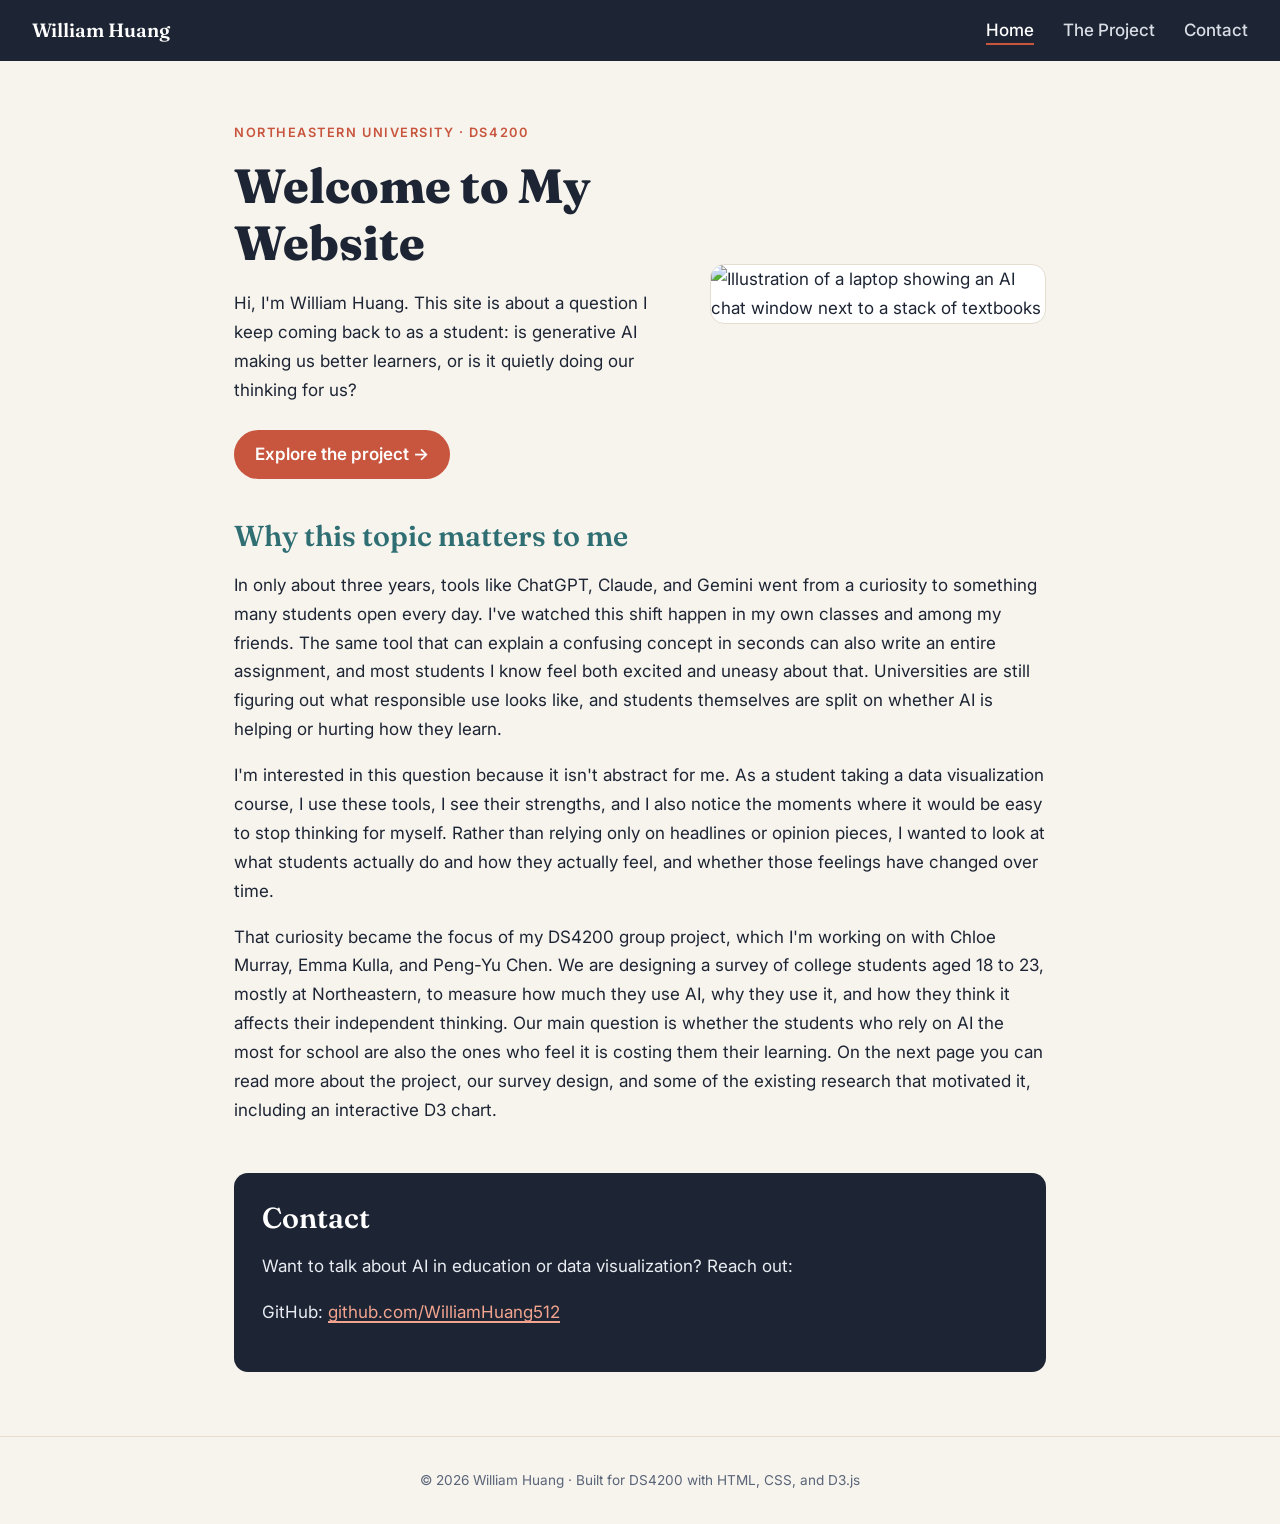
==== index.html @ 6f98b15e "Add files via upload" ====
<!DOCTYPE html>
<html lang="en">
<head>
  <meta charset="UTF-8">
  <meta name="viewport" content="width=device-width, initial-scale=1.0">
  <title>William Huang | Helpful or Harmful?</title>
  <link rel="stylesheet" href="style.css">
</head>
<body>
  <header class="site-header">
    <a class="brand" href="index.html">William Huang</a>
    <nav>
      <a href="index.html" class="active">Home</a>
      <a href="project.html">The Project</a>
      <a href="#contact">Contact</a>
    </nav>
  </header>

  <main>
    <section class="hero">
      <div>
        <p class="kicker">Northeastern University · DS4200</p>
        <h1>Welcome to My Website</h1>
        <p>Hi, I'm William Huang. This site is about a question I keep coming back to as a student: is generative AI making us better learners, or is it quietly doing our thinking for us?</p>
        <a class="button" href="project.html">Explore the project →</a>
      </div>
      <img src="images/hero.svg" alt="Illustration of a laptop showing an AI chat window next to a stack of textbooks">
    </section>

    <h2>Why this topic matters to me</h2>
    <p>In only about three years, tools like ChatGPT, Claude, and Gemini went from a curiosity to something many students open every day. I've watched this shift happen in my own classes and among my friends. The same tool that can explain a confusing concept in seconds can also write an entire assignment, and most students I know feel both excited and uneasy about that. Universities are still figuring out what responsible use looks like, and students themselves are split on whether AI is helping or hurting how they learn.</p>
    <p>I'm interested in this question because it isn't abstract for me. As a student taking a data visualization course, I use these tools, I see their strengths, and I also notice the moments where it would be easy to stop thinking for myself. Rather than relying only on headlines or opinion pieces, I wanted to look at what students actually do and how they actually feel, and whether those feelings have changed over time.</p>
    <p>That curiosity became the focus of my DS4200 group project, which I'm working on with Chloe Murray, Emma Kulla, and Peng-Yu Chen. We are designing a survey of college students aged 18 to 23, mostly at Northeastern, to measure how much they use AI, why they use it, and how they think it affects their independent thinking. Our main question is whether the students who rely on AI the most for school are also the ones who feel it is costing them their learning. On the next page you can read more about the project, our survey design, and some of the existing research that motivated it, including an interactive D3 chart.</p>

    <section class="contact" id="contact">
      <h2>Contact</h2>
      <p>Want to talk about AI in education or data visualization? Reach out:</p>
      <p>GitHub: <a href="https://github.com/WilliamHuang512" target="_blank" rel="noopener">github.com/WilliamHuang512</a></p>
    </section>
  </main>

  <footer>© 2026 William Huang · Built for DS4200 with HTML, CSS, and D3.js</footer>
</body>
</html>
---- style.css ----
@import url('https://fonts.googleapis.com/css2?family=Fraunces:opsz,wght@9..144,600;9..144,800&family=Inter:wght@400;500;600&display=swap');

:root {
  --ink: #1d2433;
  --muted: #5a6478;
  --paper: #f7f4ee;
  --card: #ffffff;
  --accent: #c8553d;
  --accent-dark: #9e3f2b;
  --teal: #2f6f73;
  --line: #e4ddd0;
}

* { box-sizing: border-box; }

body {
  margin: 0;
  font-family: 'Inter', system-ui, sans-serif;
  font-size: 17px;
  line-height: 1.7;
  color: var(--ink);
  background: var(--paper);
}

h1, h2, h3 { font-family: 'Fraunces', Georgia, serif; line-height: 1.2; }
h1 { font-size: 3rem; font-weight: 800; margin: 0 0 0.5rem; }
h2 { font-size: 1.8rem; font-weight: 600; margin: 2.5rem 0 0.75rem; color: var(--teal); }
h3 { font-size: 1.25rem; font-weight: 600; margin: 1.5rem 0 0.5rem; }

a { color: var(--accent); text-decoration-thickness: 2px; text-underline-offset: 3px; }
a:hover { color: var(--accent-dark); }

/* Header & navigation */
.site-header {
  position: sticky; top: 0; z-index: 10;
  background: var(--ink);
  padding: 0.9rem 2rem;
  display: flex; justify-content: space-between; align-items: center;
}
.site-header .brand { color: #fff; font-family: 'Fraunces', serif; font-weight: 600; font-size: 1.2rem; text-decoration: none; }
.site-header nav a {
  color: #d9dde6; text-decoration: none; margin-left: 1.5rem; font-weight: 500;
  padding-bottom: 3px; border-bottom: 2px solid transparent;
}
.site-header nav a:hover, .site-header nav a.active { color: #fff; border-bottom-color: var(--accent); }

/* Layout */
main { max-width: 860px; margin: 0 auto; padding: 3rem 1.5rem 4rem; }

.hero { display: grid; grid-template-columns: 1.3fr 1fr; gap: 2.5rem; align-items: center; margin-bottom: 1rem; }
.hero .kicker { text-transform: uppercase; letter-spacing: 0.12em; font-size: 0.8rem; font-weight: 600; color: var(--accent); }
.hero img, figure img { width: 100%; border-radius: 14px; border: 1px solid var(--line); background: var(--card); }

figure { margin: 2rem 0; }
figcaption { font-size: 0.88rem; color: var(--muted); margin-top: 0.5rem; }

.card {
  background: var(--card); border: 1px solid var(--line); border-radius: 14px;
  padding: 1.5rem 1.75rem; margin: 2rem 0;
  box-shadow: 0 2px 10px rgba(29, 36, 51, 0.05);
}

ul.styled, ol.styled { padding-left: 1.3rem; }
ul.styled li, ol.styled li { margin-bottom: 0.5rem; }
ul.styled li::marker, ol.styled li::marker { color: var(--accent); font-weight: 600; }

.button {
  display: inline-block; background: var(--accent); color: #fff; text-decoration: none;
  padding: 0.65rem 1.3rem; border-radius: 999px; font-weight: 600; margin-top: 0.5rem;
}
.button:hover { background: var(--accent-dark); color: #fff; }

/* D3 chart */
#chart svg { width: 100%; height: auto; display: block; }
#chart .bar { fill: var(--teal); }
#chart .bar.faculty { fill: var(--accent); }
#chart .bar:hover { opacity: 0.8; }
#chart .label { font-size: 13px; fill: var(--ink); font-family: 'Inter', sans-serif; }
#chart .value { font-size: 13px; font-weight: 600; fill: #fff; font-family: 'Inter', sans-serif; }
.tooltip {
  position: absolute; pointer-events: none; background: var(--ink); color: #fff;
  font-size: 0.82rem; padding: 0.45rem 0.7rem; border-radius: 6px; opacity: 0; max-width: 260px;
}

/* Contact & footer */
.contact { background: var(--ink); color: #e9ecf2; border-radius: 14px; padding: 1.75rem; margin-top: 3rem; }
.contact h2 { color: #fff; margin-top: 0; }
.contact a { color: #f2a48f; }
footer { text-align: center; color: var(--muted); font-size: 0.85rem; padding: 2rem 1rem; border-top: 1px solid var(--line); }

@media (max-width: 700px) {
  h1 { font-size: 2.2rem; }
  .hero { grid-template-columns: 1fr; }
  .site-header { flex-direction: column; gap: 0.4rem; }
  .site-header nav a { margin: 0 0.75rem; }
}
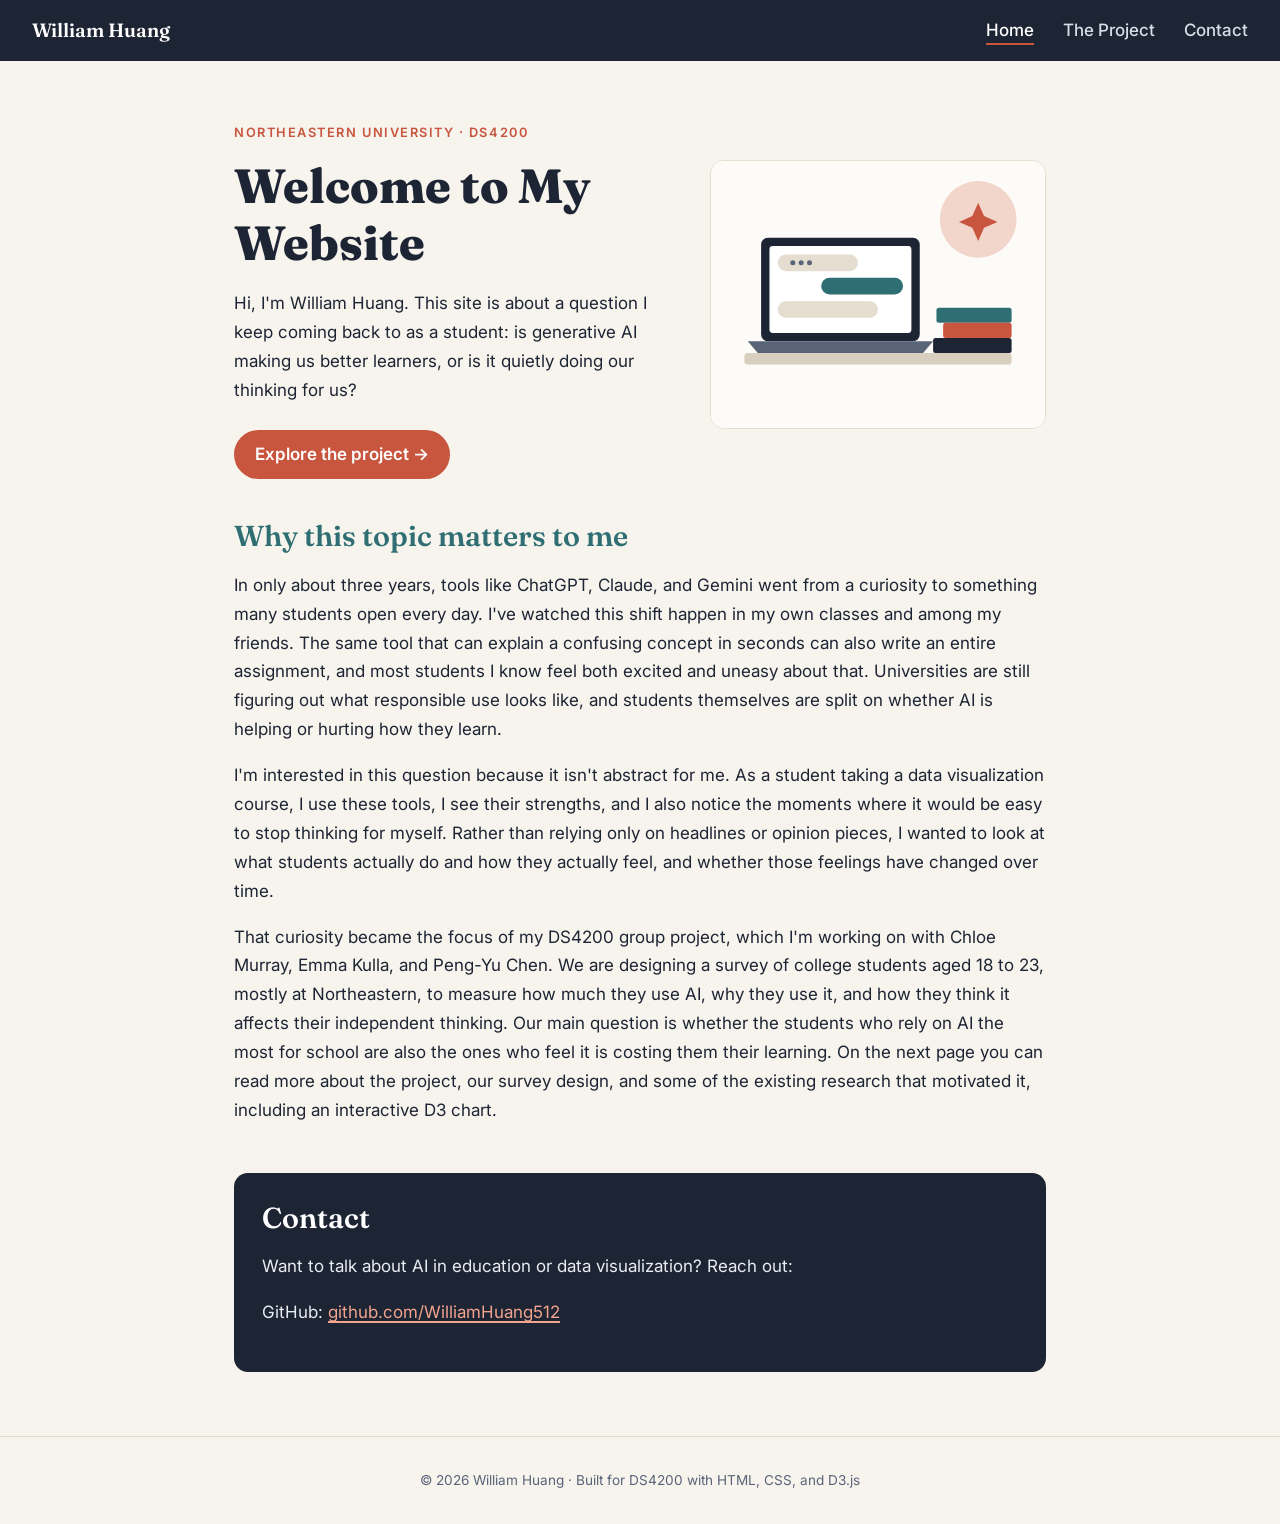
==== commit 9697e37a: "Add files via upload" ====
--- a/index.html
+++ b/index.html
@@ -24,7 +24,7 @@
         <p>Hi, I'm William Huang. This site is about a question I keep coming back to as a student: is generative AI making us better learners, or is it quietly doing our thinking for us?</p>
         <a class="button" href="project.html">Explore the project →</a>
       </div>
-      <img src="images/hero.svg" alt="Illustration of a laptop showing an AI chat window next to a stack of textbooks">
+      <img src="hero.svg" alt="Illustration of a laptop showing an AI chat window next to a stack of textbooks">
     </section>
 
     <h2>Why this topic matters to me</h2>
